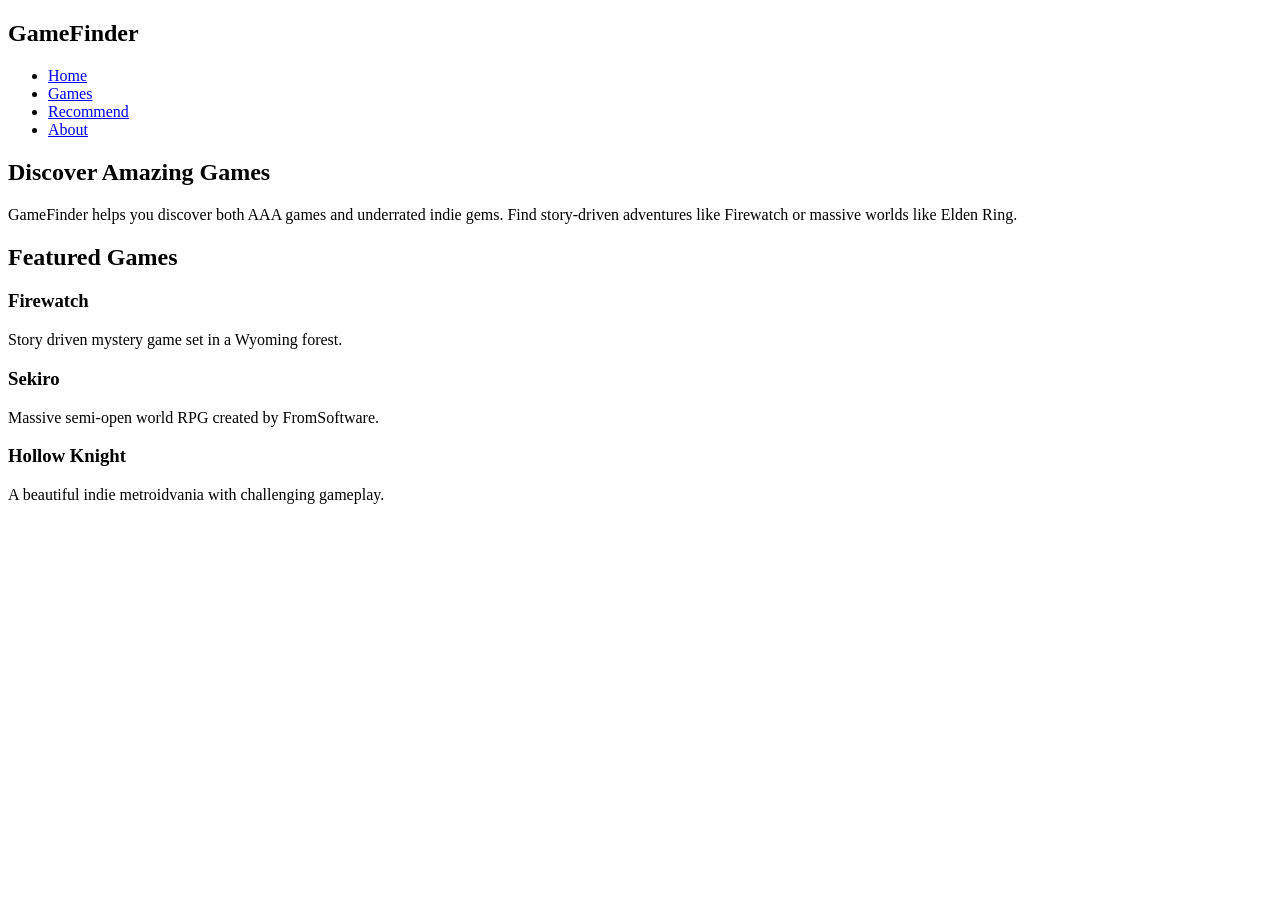
==== index.html @ dfc2d8fa "idex page is created" ====
<!DOCTYPE html>
<html lang="en">

<head>
    <meta charset="UTF-8">
    <title>GameFinder - Home</title>
    <link rel="stylesheet" href="style.css">
</head>

<body>

    <nav>
        <h2>GameFinder</h2>

        <ul>
            <li><a class="active" href="index.html">Home</a></li>
            <li><a href="games.html">Games</a></li>
            <li><a href="recommend.html">Recommend</a></li>
            <li><a href="about.html">About</a></li>
        </ul>
    </nav>


    <section class="hero">

        <h1>Discover Amazing Games</h1>

        <p>
            GameFinder helps you discover both AAA games and underrated indie gems.
            Find story-driven adventures like Firewatch or massive worlds like Elden Ring.
        </p>

    </section>


    <section class="featured">

        <h2>Featured Games</h2>

        <div class="game-container">

            <div class="game-card">
                <h3>Firewatch</h3>
                <p>Story driven mystery game set in a Wyoming forest.</p>
            </div>

            <div class="game-card">
                <h3>Sekiro</h3>
                <p>Massive  semi-open world RPG created by FromSoftware.</p>
            </div>

            <div class="game-card">
                <h3>Hollow Knight</h3>
                <p>A beautiful indie metroidvania with challenging gameplay.</p>
            </div>

        </div>

    </section>

</body>

</html>
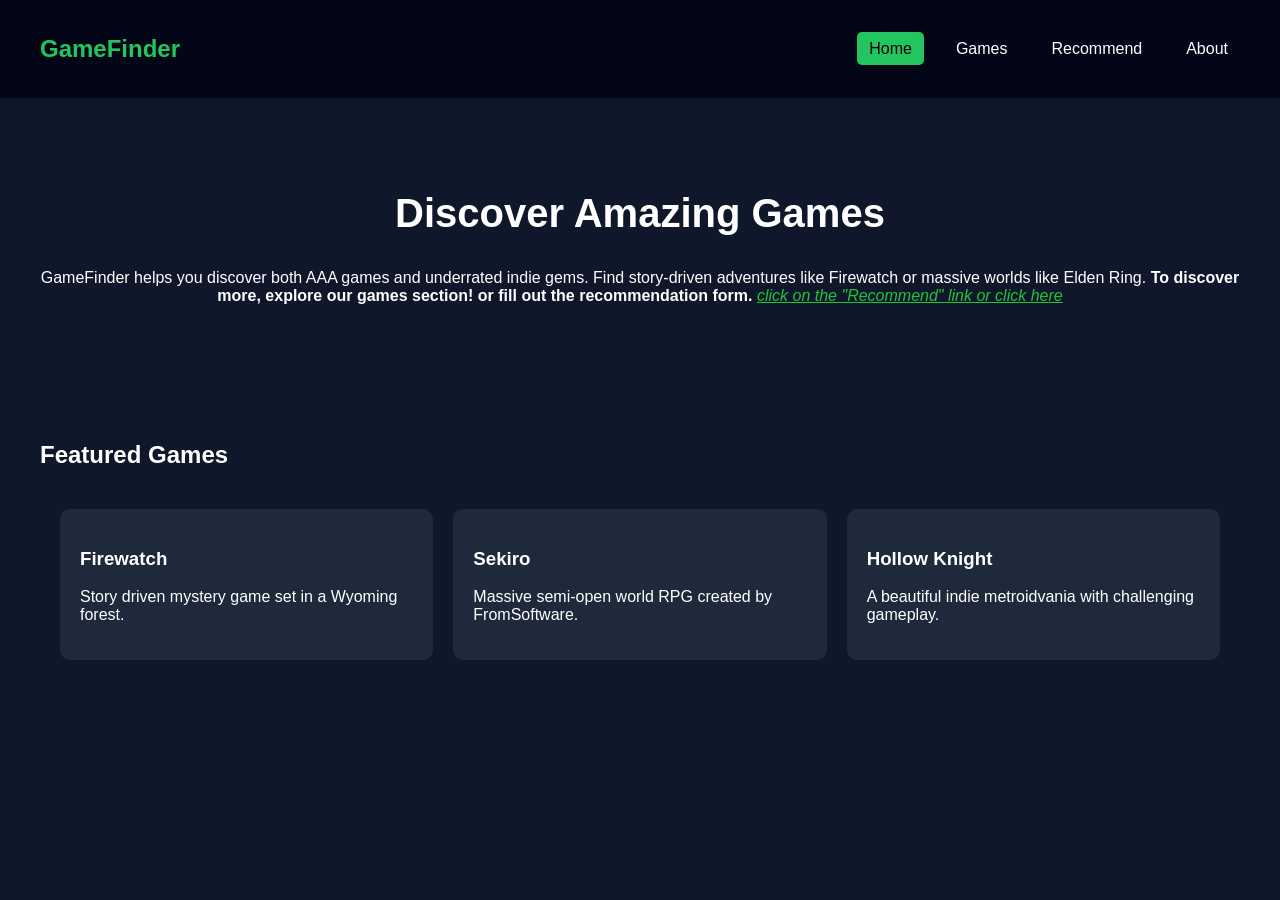
==== commit b4327802: "style sheet is added and modification are done in index file" ====
--- a/index.html
+++ b/index.html
@@ -28,6 +28,8 @@
         <p>
             GameFinder helps you discover both AAA games and underrated indie gems.
             Find story-driven adventures like Firewatch or massive worlds like Elden Ring.
+            <b>To discover more, explore our games section! or fill out the recommendation form.</b>
+            <i><a href="recommend.html" style="color: #22c538;">click on the "Recommend" link or click here</a></i>
         </p>
 
     </section>
--- a/style.css
+++ b/style.css
@@ -0,0 +1,125 @@
+/* General Page Style */
+
+body {
+    margin: 0;
+    font-family: Arial, Helvetica, sans-serif;
+    background-color: #0f172a;
+    color: white;
+}
+
+/* Navigation Bar */
+
+nav {
+    display: flex;
+    justify-content: space-between;
+    align-items: center;
+    background: #020617;
+    padding: 15px 40px;
+}
+
+nav h2 {
+    color: #22c55e;
+}
+
+nav ul {
+    display: flex;
+    list-style: none;
+    margin: 0;
+    padding: 0;
+}
+
+nav ul li {
+    margin-left: 20px;
+}
+
+nav a {
+    text-decoration: none;
+    color: white;
+    padding: 8px 12px;
+    border-radius: 5px;
+}
+
+nav a:hover {
+    background: #22c55e;
+    color: black;
+}
+
+.active {
+    background: #22c55e;
+    color: black;
+}
+
+/* Hero Section */
+
+.hero {
+    text-align: center;
+    padding: 60px 20px;
+}
+
+.hero h1 {
+    font-size: 40px;
+}
+
+/* Game Cards */
+
+.game-container {
+    display: grid;
+    grid-template-columns: repeat(auto-fit, minmax(200px, 1fr));
+    gap: 20px;
+    padding: 20px;
+}
+
+.game-card {
+    background: #1e293b;
+    padding: 20px;
+    border-radius: 10px;
+    transition: 0.3s;
+}
+
+.game-card:hover {
+    transform: scale(1.05);
+    background: #334155;
+}
+
+/* Sections */
+
+section {
+    padding: 40px;
+}
+
+/* Form */
+
+form {
+    display: flex;
+    flex-direction: column;
+    max-width: 400px;
+    gap: 10px;
+}
+
+input,
+select,
+textarea {
+    padding: 10px;
+    border: none;
+    border-radius: 5px;
+}
+
+button {
+    padding: 10px;
+    background: #22c55e;
+    border: none;
+    border-radius: 5px;
+    cursor: pointer;
+}
+
+button:hover {
+    background: #16a34a;
+}
+
+/* Recommendation Result */
+
+#result {
+    margin-top: 20px;
+    font-size: 18px;
+    color: #22c55e;
+}
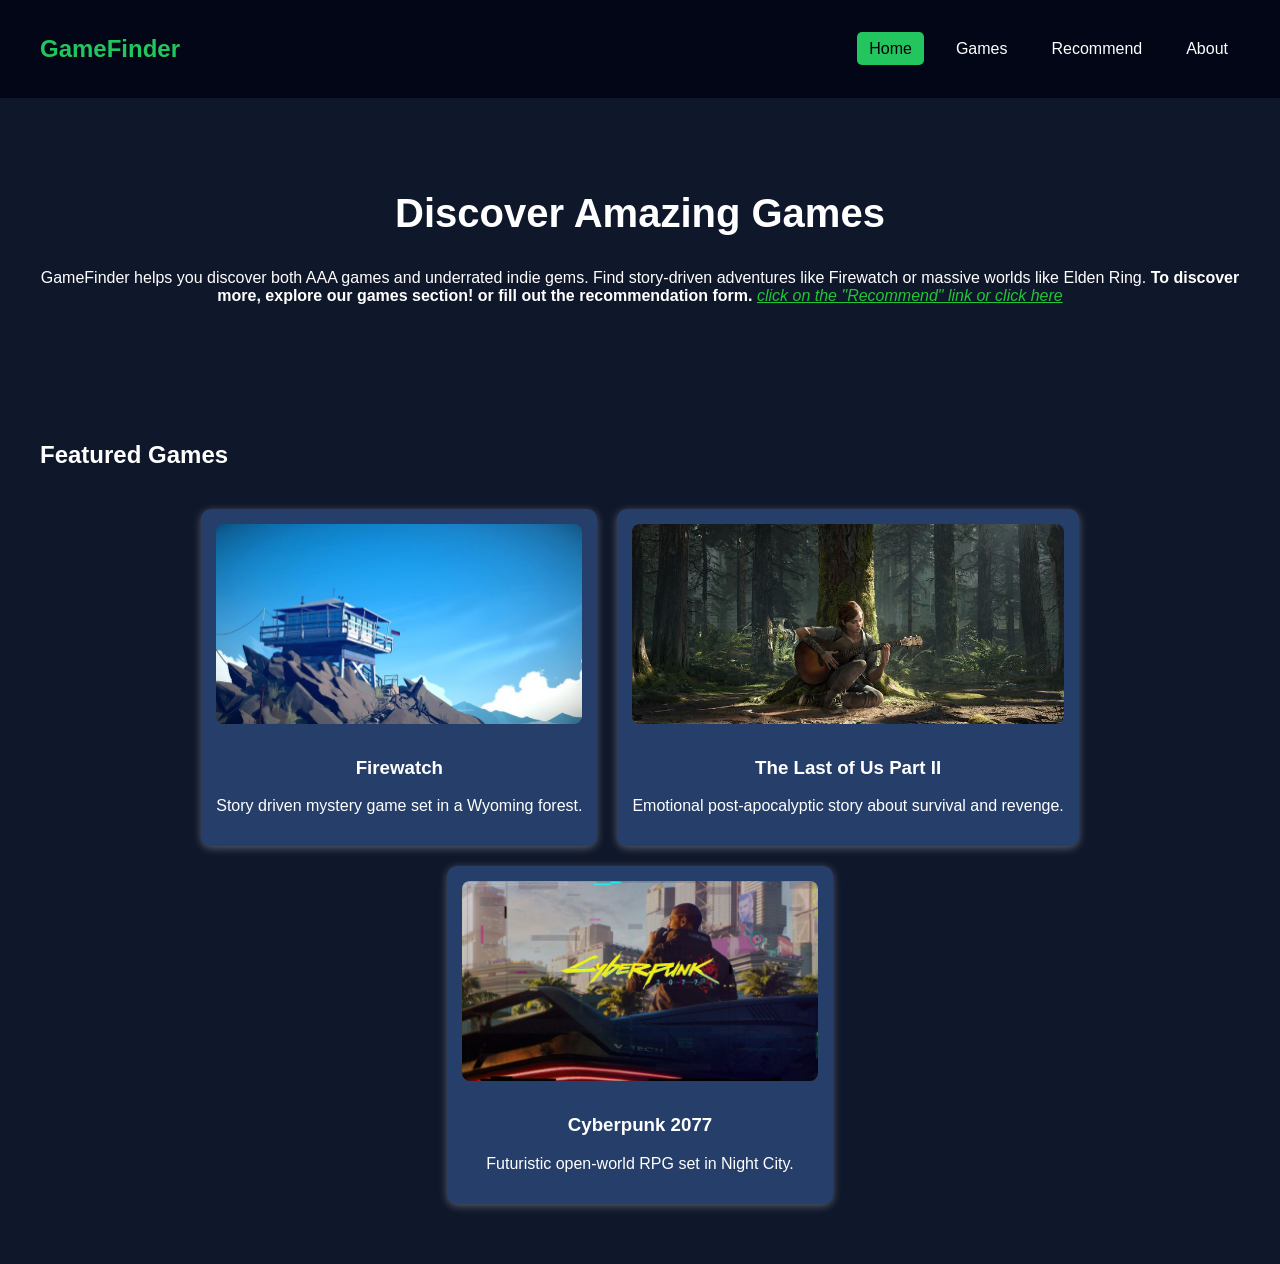
==== commit ee2205be: "update in index read me style and images are added" ====
--- a/index.html
+++ b/index.html
@@ -36,28 +36,29 @@
 
 
     <section class="featured">
-
         <h2>Featured Games</h2>
 
         <div class="game-container">
 
             <div class="game-card">
+                <img src="screenshots_Images/Thorofare Lookout (Without Logo).jpg" alt="Firewatch">
                 <h3>Firewatch</h3>
                 <p>Story driven mystery game set in a Wyoming forest.</p>
             </div>
 
             <div class="game-card">
-                <h3>Sekiro</h3>
-                <p>Massive  semi-open world RPG created by FromSoftware.</p>
+                <img src="screenshots_Images/TLOU 5.jpg" alt="The Last of Us Part II">
+                <h3>The Last of Us Part II</h3>
+                <p>Emotional post‑apocalyptic story about survival and revenge.</p>
             </div>
 
             <div class="game-card">
-                <h3>Hollow Knight</h3>
-                <p>A beautiful indie metroidvania with challenging gameplay.</p>
+                <img src="screenshots_Images/Cyberpunk 2077.jpg" alt="Cyberpunk 2077">
+                <h3>Cyberpunk 2077</h3>
+                <p>Futuristic open‑world RPG set in Night City.</p>
             </div>
 
         </div>
-
     </section>
 
 </body>
--- a/style.css
+++ b/style.css
@@ -122,4 +122,33 @@
     margin-top: 20px;
     font-size: 18px;
     color: #22c55e;
+}
+.game-card img{
+width:100%;
+height:200px;
+object-fit:cover;
+border-radius:8px;
+margin-bottom:10px;
+}
+
+.game-card{
+background:#263f6a;
+color:white;
+padding:15px;
+border-radius:10px;
+box-shadow:0 2px 8px rgba(255, 255, 255, 0.3);
+text-align:center;
+transition:0.3s;
+}
+
+.game-container{
+display:flex;
+gap:20px;
+justify-content:center;
+flex-wrap:wrap;
+}
+
+.game-card:hover{
+background:#2161b5;
+transform:translateY(-5px);
 }
